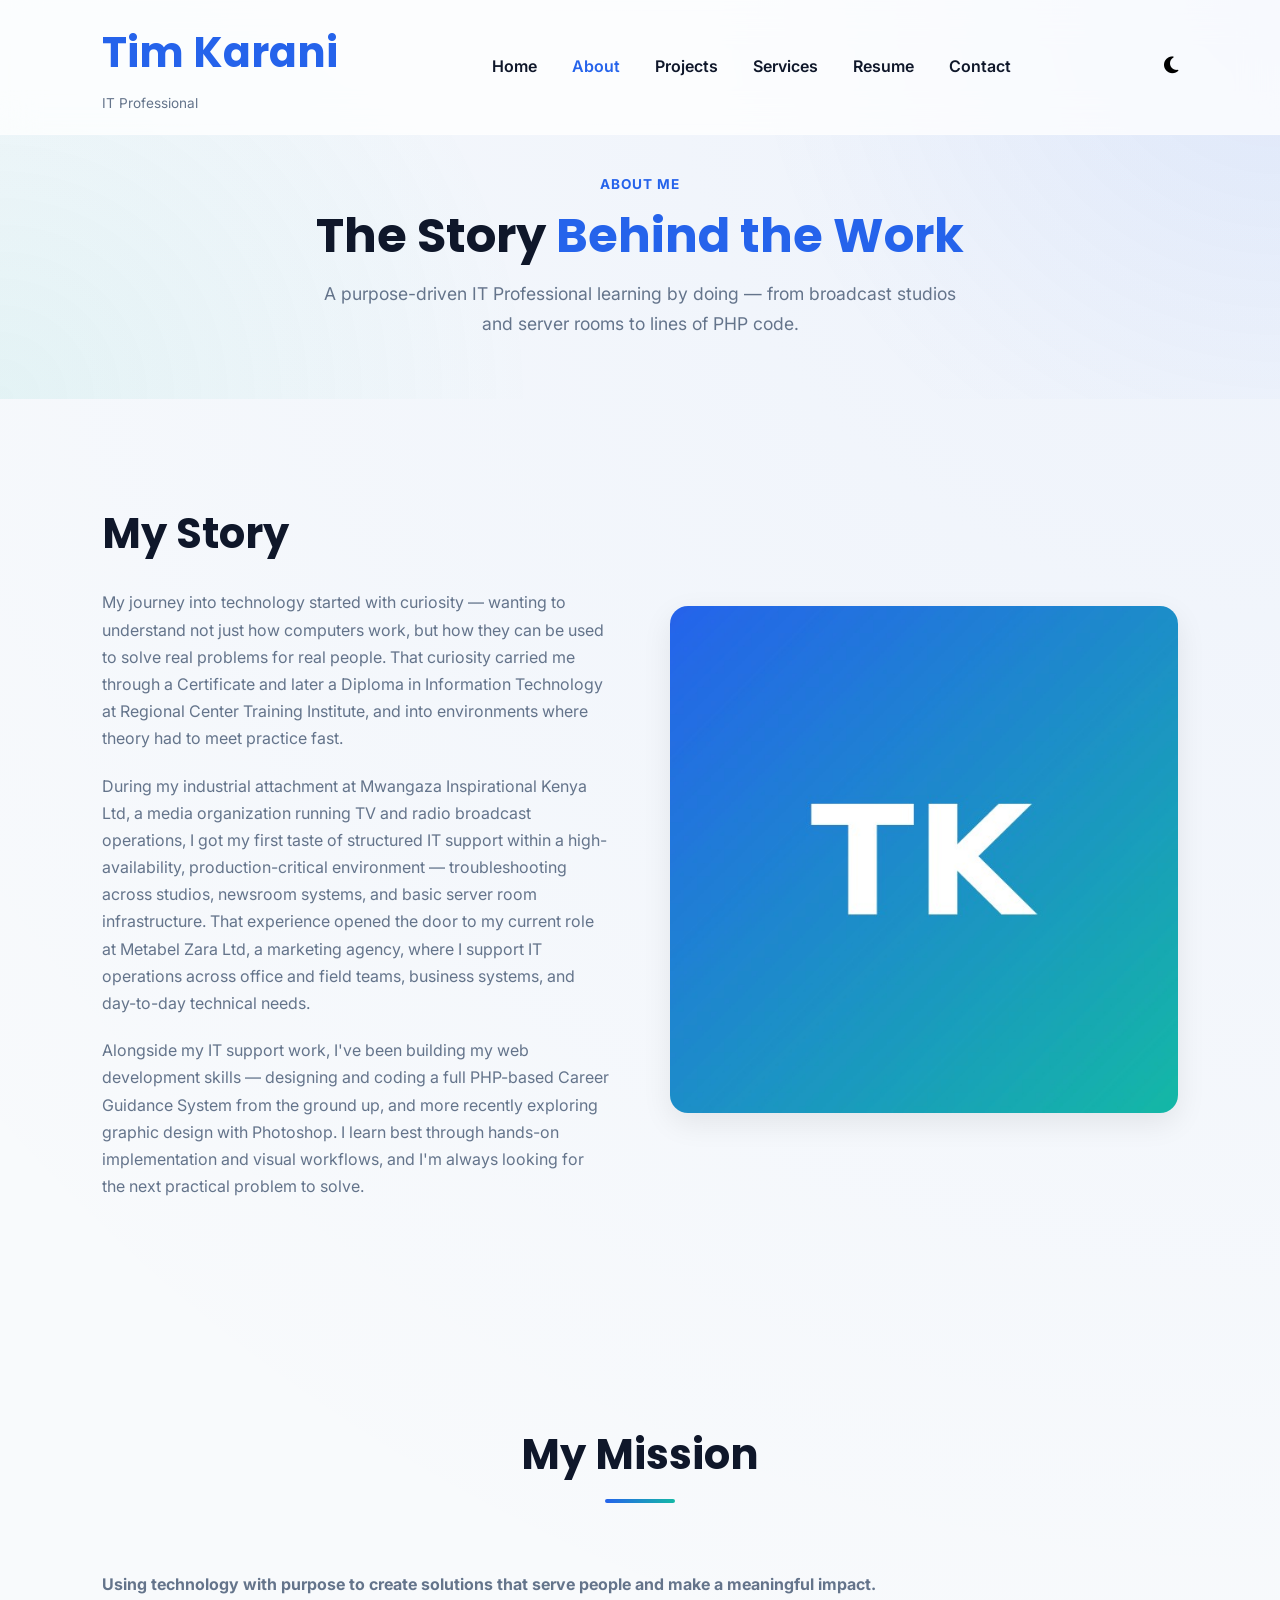
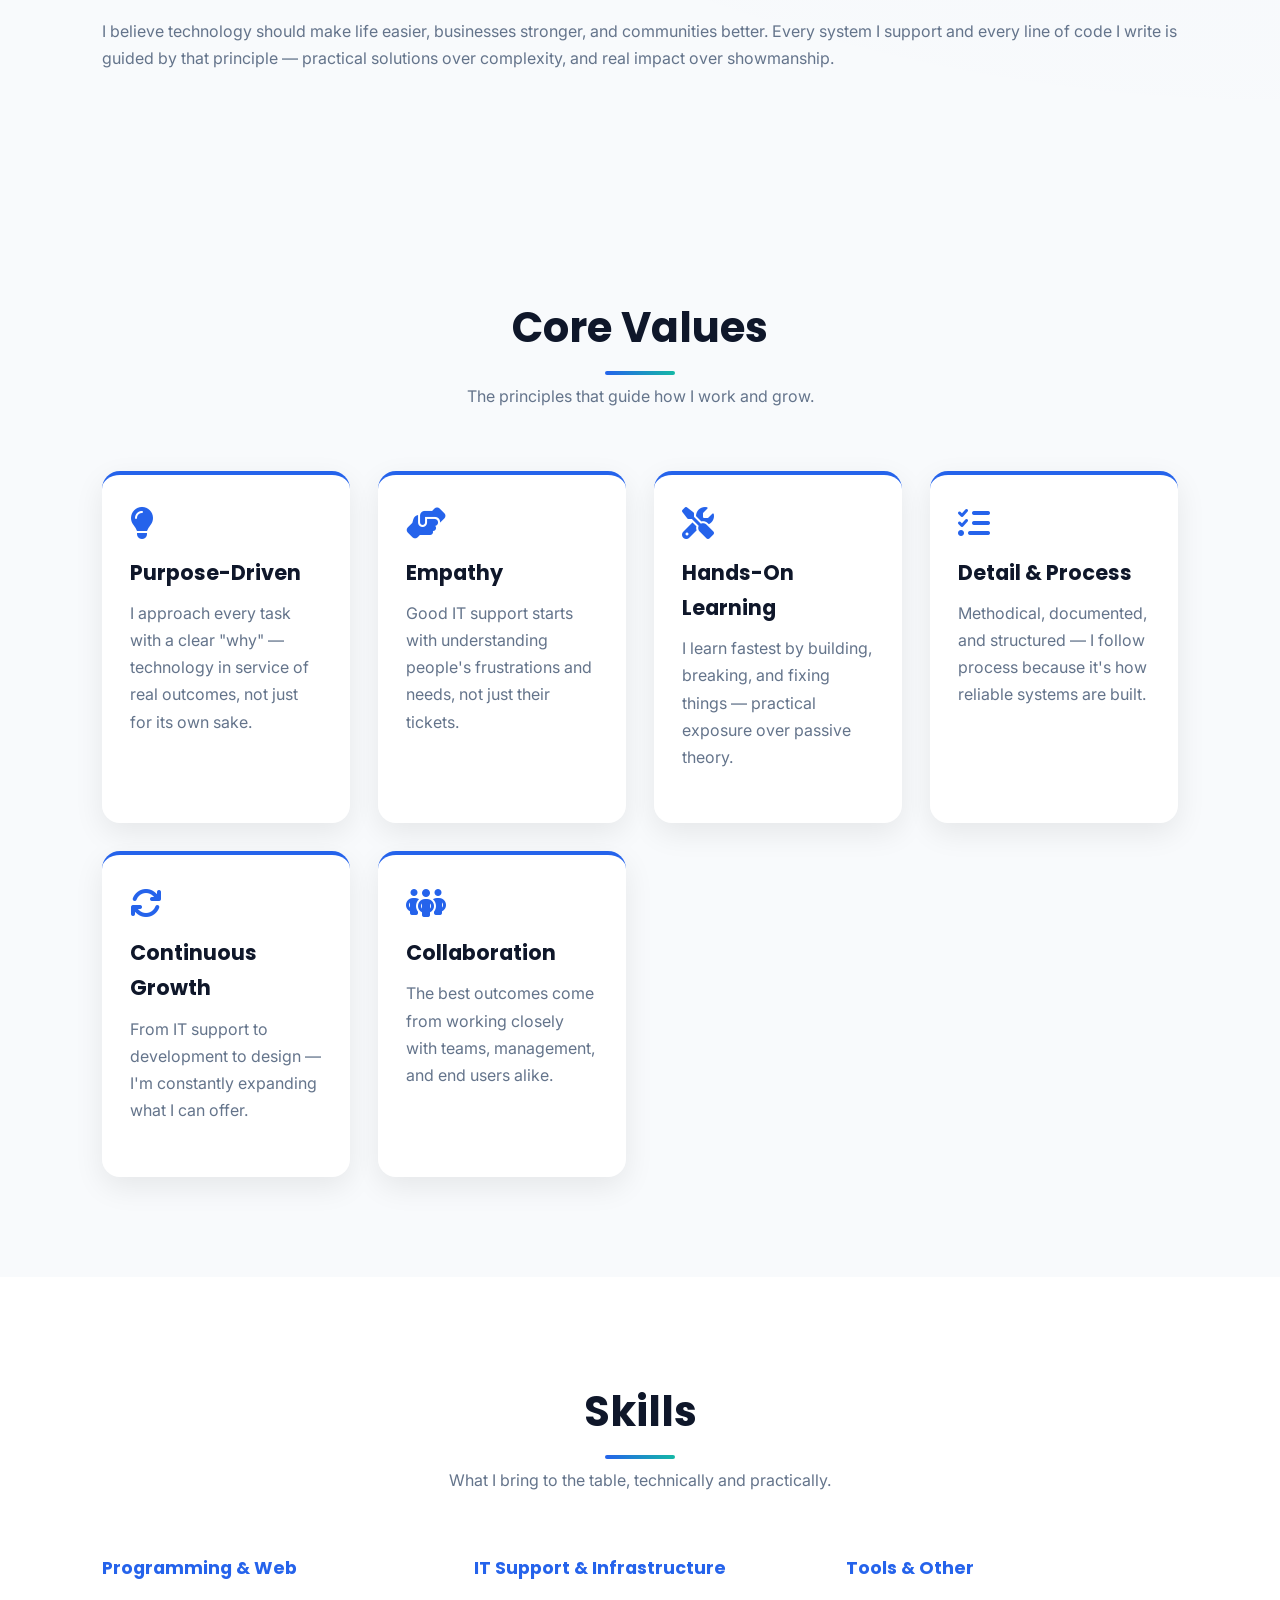
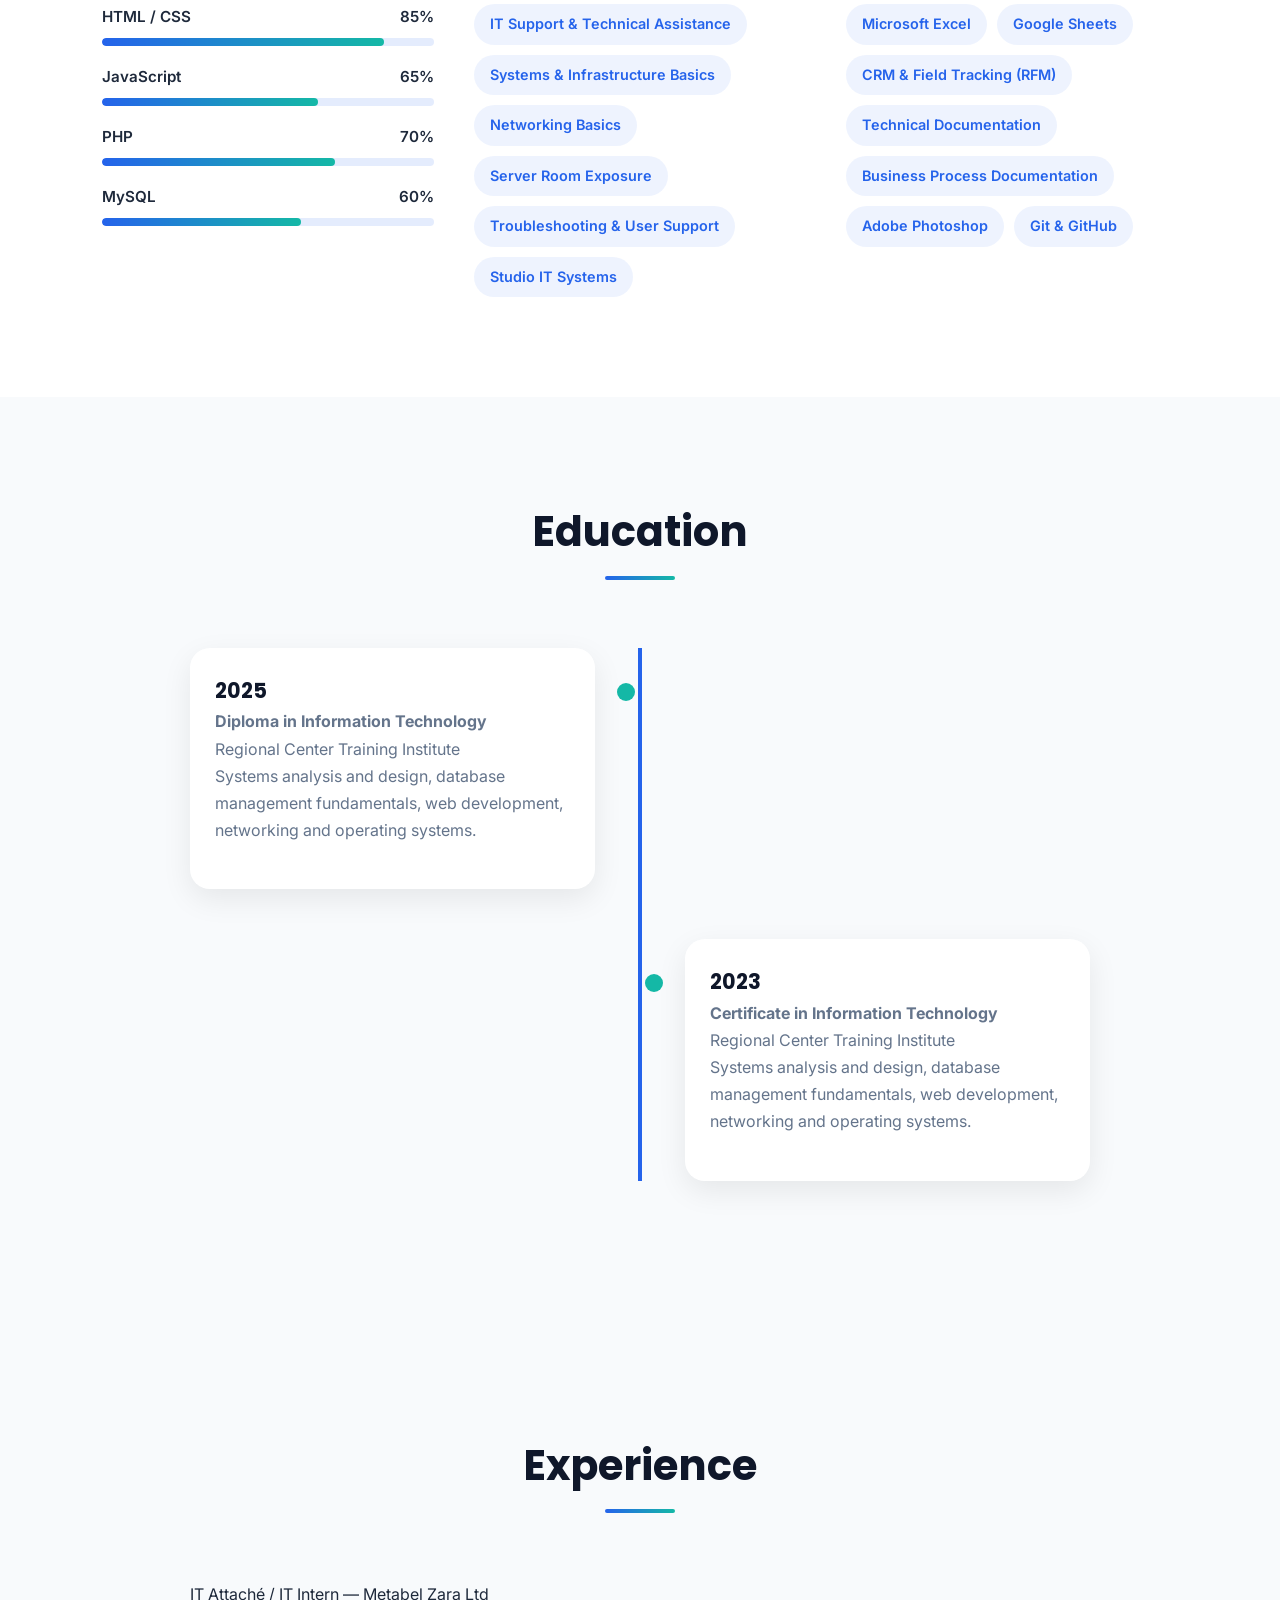
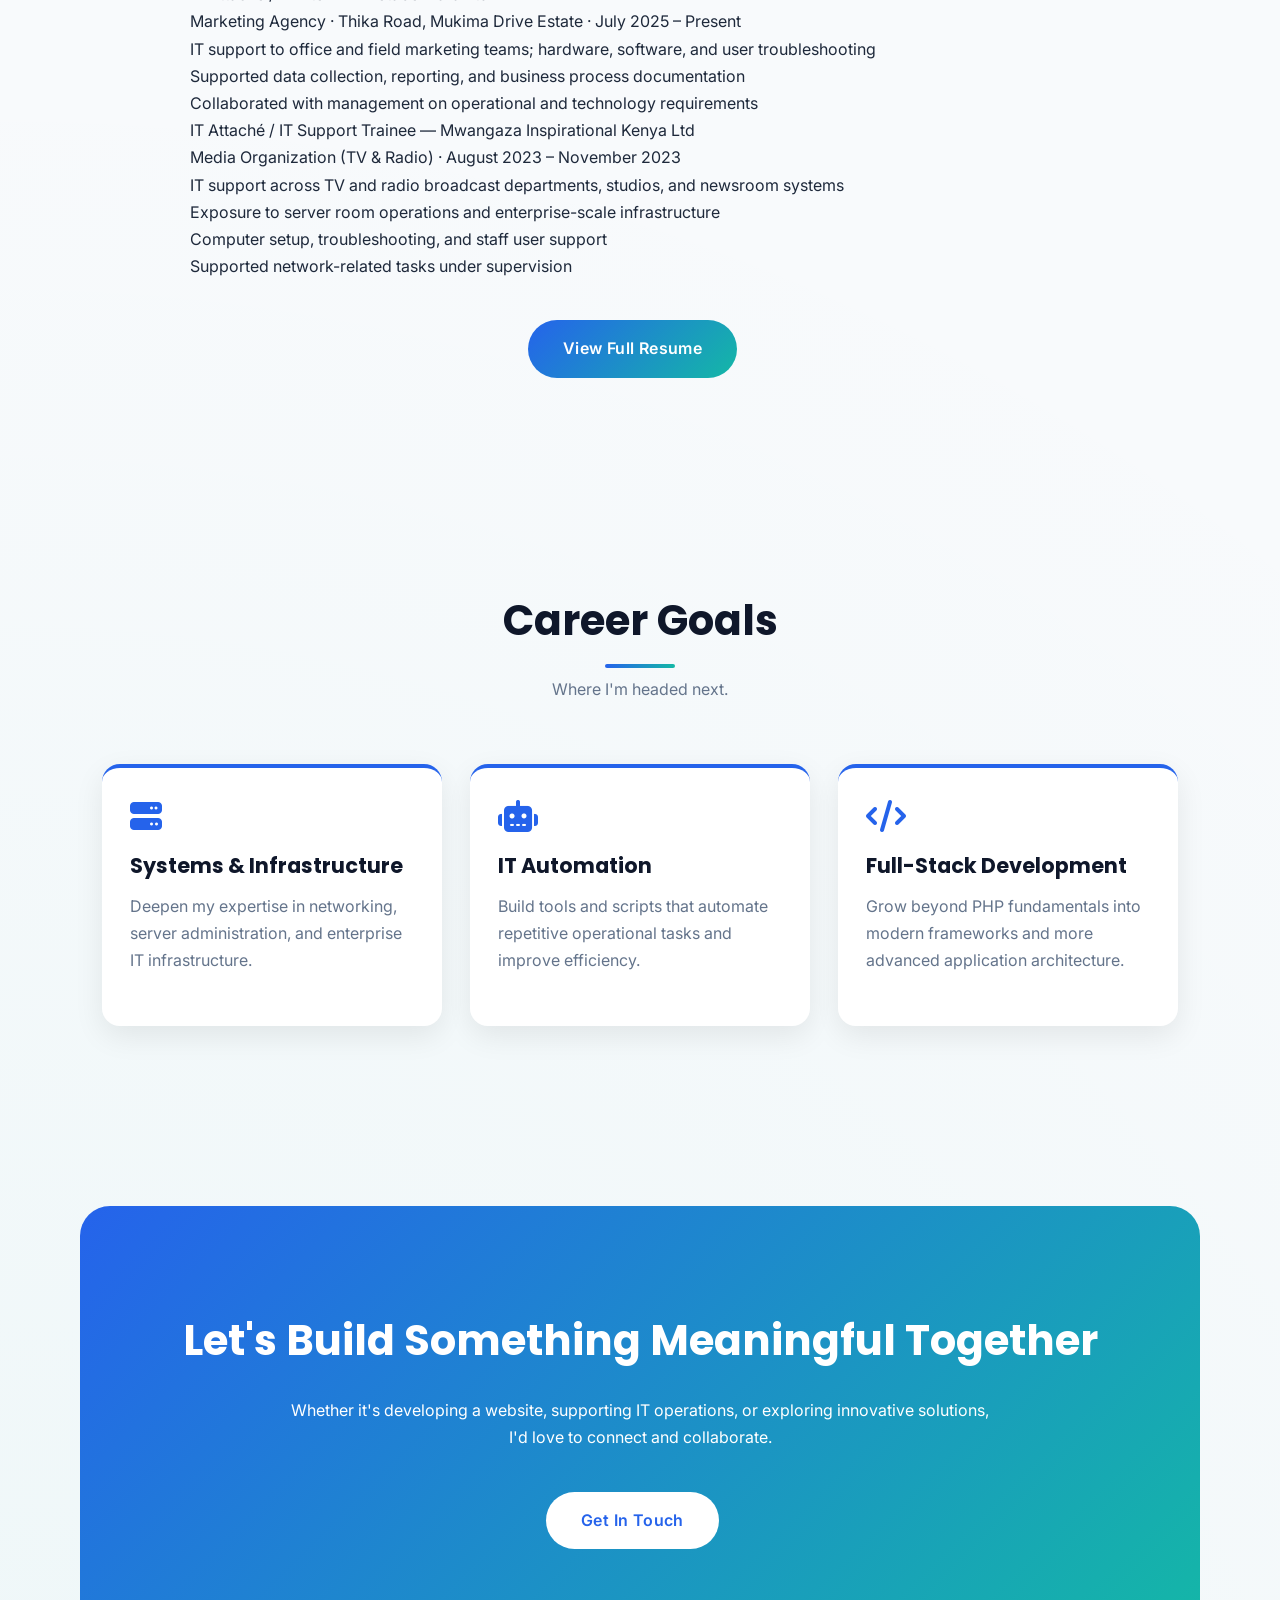
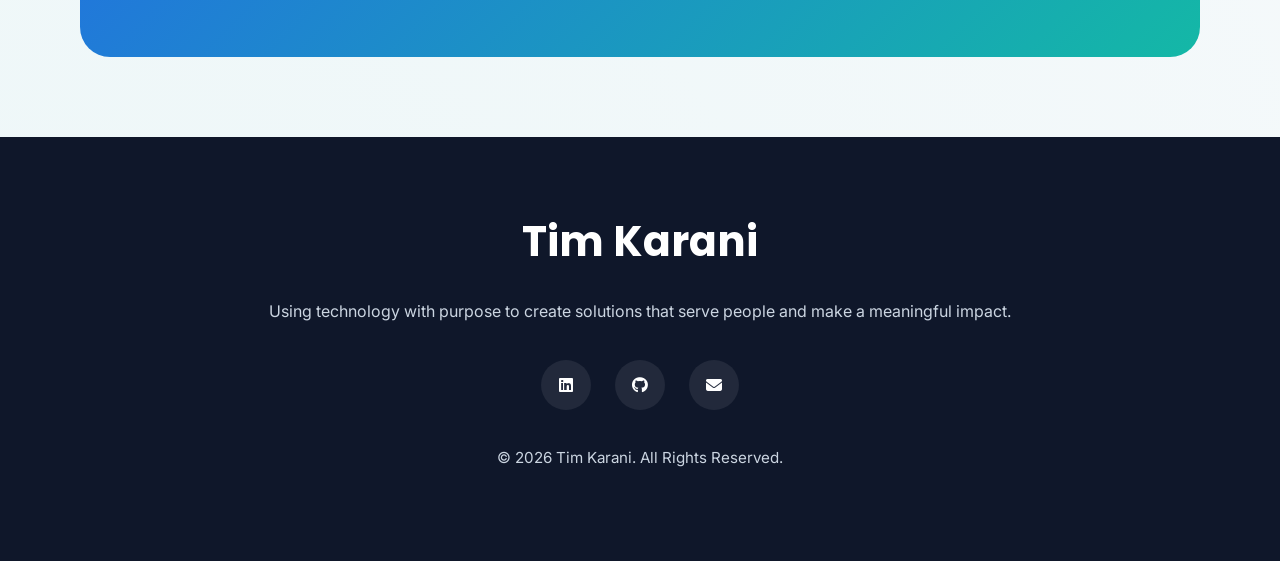
==== about.html @ 621375ad "Initial commit" ====
<!DOCTYPE html>
<html lang="en">
<head>
    <meta charset="UTF-8">
    <meta name="viewport" content="width=device-width, initial-scale=1.0">
    <script>if(localStorage.getItem("theme")==="dark"){document.documentElement.classList.add("theme-pending-dark");}</script>

    <title>About | Tim Karani</title>

    <meta name="description"
        content="Learn about Tim Karani's journey, mission, core values, skills, education and career goals as an IT Professional and Web Developer.">
    <meta name="author" content="Tim Karani">

    <link rel="preconnect" href="https://fonts.googleapis.com">
    <link rel="preconnect" href="https://fonts.gstatic.com" crossorigin>
    <link href="https://fonts.googleapis.com/css2?family=Inter:wght@300;400;500;600&family=Poppins:wght@400;500;600;700;800&display=swap" rel="stylesheet">

    <link rel="stylesheet" href="https://cdnjs.cloudflare.com/ajax/libs/font-awesome/6.7.2/css/all.min.css">

    <link rel="stylesheet" href="assets/css/style.css">
    <link rel="stylesheet" href="assets/css/responsive.css">
    <link rel="stylesheet" href="assets/css/animations.css">
    <link rel="stylesheet" href="assets/css/about.css">

    <link rel="icon" href="assets/images/favicon.png">
    <noscript><style>#loader{display:none !important;}</style></noscript>
</head>
<body>

<div id="loader"><h2>Tim Karani</h2></div>
<div id="progress-bar"></div>

<!-- HEADER -->
<div id="site-header"></div>

<!-- PAGE HERO -->
<section class="page-hero">
    <span class="eyebrow">About Me</span>
    <h1>The Story <span>Behind the Work</span></h1>
    <p>A purpose-driven IT Professional learning by doing — from broadcast studios and server rooms to lines of PHP code.</p>
</section>

<!-- MY STORY -->
<section class="my-story">
    <div class="story-grid">
        <div class="story-text">
            <h2>My Story</h2>
            <p>
                My journey into technology started with curiosity — wanting to understand not just how computers
                work, but how they can be used to solve real problems for real people. That curiosity carried me
                through a Certificate and later a Diploma in Information Technology at Regional Center Training
                Institute, and into environments where theory had to meet practice fast.
            </p>
            <p>
                During my industrial attachment at Mwangaza Inspirational Kenya Ltd, a media organization running
                TV and radio broadcast operations, I got my first taste of structured IT support within a
                high-availability, production-critical environment — troubleshooting across studios, newsroom
                systems, and basic server room infrastructure. That experience opened the door to my current role
                at Metabel Zara Ltd, a marketing agency, where I support IT operations across office and field
                teams, business systems, and day-to-day technical needs.
            </p>
            <p>
                Alongside my IT support work, I've been building my web development skills — designing and coding
                a full PHP-based Career Guidance System from the ground up, and more recently exploring graphic
                design with Photoshop. I learn best through hands-on implementation and visual workflows, and I'm
                always looking for the next practical problem to solve.
            </p>
        </div>
        <div class="story-image">
            <img src="assets/images/profile.jpg" alt="Tim Karani">
        </div>
    </div>
</section>

<!-- MISSION -->
<section class="mission-section">
    <div class="section-title">
        <h2>My Mission</h2>
    </div>
    <div class="about-content">
        <p class="mission" style="display:inline-block;text-align:left;">
            <strong>Using technology with purpose to create solutions that serve people and make a meaningful impact.</strong>
        </p>
        <p>
            I believe technology should make life easier, businesses stronger, and communities better. Every system
            I support and every line of code I write is guided by that principle — practical solutions over
            complexity, and real impact over showmanship.
        </p>
    </div>
</section>

<!-- CORE VALUES -->
<section class="core-values">
    <div class="section-title">
        <h2>Core Values</h2>
        <p>The principles that guide how I work and grow.</p>
    </div>
    <div class="values-grid">
        <div class="value-card">
            <i class="fas fa-lightbulb"></i>
            <h3>Purpose-Driven</h3>
            <p>I approach every task with a clear "why" — technology in service of real outcomes, not just for its own sake.</p>
        </div>
        <div class="value-card">
            <i class="fas fa-hands-helping"></i>
            <h3>Empathy</h3>
            <p>Good IT support starts with understanding people's frustrations and needs, not just their tickets.</p>
        </div>
        <div class="value-card">
            <i class="fas fa-tools"></i>
            <h3>Hands-On Learning</h3>
            <p>I learn fastest by building, breaking, and fixing things — practical exposure over passive theory.</p>
        </div>
        <div class="value-card">
            <i class="fas fa-list-check"></i>
            <h3>Detail &amp; Process</h3>
            <p>Methodical, documented, and structured — I follow process because it's how reliable systems are built.</p>
        </div>
        <div class="value-card">
            <i class="fas fa-arrows-rotate"></i>
            <h3>Continuous Growth</h3>
            <p>From IT support to development to design — I'm constantly expanding what I can offer.</p>
        </div>
        <div class="value-card">
            <i class="fas fa-people-group"></i>
            <h3>Collaboration</h3>
            <p>The best outcomes come from working closely with teams, management, and end users alike.</p>
        </div>
    </div>
</section>

<!-- SKILLS -->
<section class="skills-section">
    <div class="section-title">
        <h2>Skills</h2>
        <p>What I bring to the table, technically and practically.</p>
    </div>
    <div class="skills-columns">
        <div class="skill-group">
            <h3>Programming &amp; Web</h3>
            <div class="skill-bar-item">
                <div class="skill-label"><span>HTML / CSS</span><span>85%</span></div>
                <div class="skill-bar-track"><div class="skill-bar-fill" style="width:85%"></div></div>
            </div>
            <div class="skill-bar-item">
                <div class="skill-label"><span>JavaScript</span><span>65%</span></div>
                <div class="skill-bar-track"><div class="skill-bar-fill" style="width:65%"></div></div>
            </div>
            <div class="skill-bar-item">
                <div class="skill-label"><span>PHP</span><span>70%</span></div>
                <div class="skill-bar-track"><div class="skill-bar-fill" style="width:70%"></div></div>
            </div>
            <div class="skill-bar-item">
                <div class="skill-label"><span>MySQL</span><span>60%</span></div>
                <div class="skill-bar-track"><div class="skill-bar-fill" style="width:60%"></div></div>
            </div>
        </div>
        <div class="skill-group">
            <h3>IT Support &amp; Infrastructure</h3>
            <div class="tag-list">
                <span class="tag">IT Support &amp; Technical Assistance</span>
                <span class="tag">Systems &amp; Infrastructure Basics</span>
                <span class="tag">Networking Basics</span>
                <span class="tag">Server Room Exposure</span>
                <span class="tag">Troubleshooting &amp; User Support</span>
                <span class="tag">Studio IT Systems</span>
            </div>
        </div>
        <div class="skill-group">
            <h3>Tools &amp; Other</h3>
            <div class="tag-list">
                <span class="tag">Microsoft Excel</span>
                <span class="tag">Google Sheets</span>
                <span class="tag">CRM &amp; Field Tracking (RFM)</span>
                <span class="tag">Technical Documentation</span>
                <span class="tag">Business Process Documentation</span>
                <span class="tag">Adobe Photoshop</span>
                <span class="tag">Git &amp; GitHub</span>
            </div>
        </div>
    </div>
</section>

<!-- EDUCATION -->
<section class="education">
    <div class="section-title">
        <h2>Education</h2>
    </div>
    <div class="timeline-container">
        <div class="timeline-item">
            <h3>2025</h3>
            <p><strong>Diploma in Information Technology</strong><br>Regional Center Training Institute<br>
            Systems analysis and design, database management fundamentals, web development, networking and operating systems.</p>
        </div>
        <div class="timeline-item">
            <h3>2023</h3>
            <p><strong>Certificate in Information Technology</strong><br>Regional Center Training Institute<br>
            Systems analysis and design, database management fundamentals, web development, networking and operating systems.</p>
        </div>
    </div>
</section>

<!-- EXPERIENCE -->
<section class="experience">
    <div class="section-title">
        <h2>Experience</h2>
    </div>
    <div class="resume-layout" style="grid-template-columns:1fr;max-width:900px;margin:auto;">
        <div class="resume-card">
            <div class="resume-entry">
                <div class="role">IT Attaché / IT Intern — Metabel Zara Ltd</div>
                <div class="meta">Marketing Agency · Thika Road, Mukima Drive Estate · July 2025 – Present</div>
                <ul>
                    <li>IT support to office and field marketing teams; hardware, software, and user troubleshooting</li>
                    <li>Supported data collection, reporting, and business process documentation</li>
                    <li>Collaborated with management on operational and technology requirements</li>
                </ul>
            </div>
            <div class="resume-entry">
                <div class="role">IT Attaché / IT Support Trainee — Mwangaza Inspirational Kenya Ltd</div>
                <div class="meta">Media Organization (TV &amp; Radio) · August 2023 – November 2023</div>
                <ul>
                    <li>IT support across TV and radio broadcast departments, studios, and newsroom systems</li>
                    <li>Exposure to server room operations and enterprise-scale infrastructure</li>
                    <li>Computer setup, troubleshooting, and staff user support</li>
                    <li>Supported network-related tasks under supervision</li>
                </ul>
            </div>
        </div>
    </div>
    <div style="text-align:center;margin-top:40px;">
        <a href="resume.html" class="btn primary-btn">View Full Resume</a>
    </div>
</section>

<!-- CAREER GOALS -->
<section class="career-goals">
    <div class="section-title">
        <h2>Career Goals</h2>
        <p>Where I'm headed next.</p>
    </div>
    <div class="goals-grid">
        <div class="value-card">
            <i class="fas fa-server"></i>
            <h3>Systems &amp; Infrastructure</h3>
            <p>Deepen my expertise in networking, server administration, and enterprise IT infrastructure.</p>
        </div>
        <div class="value-card">
            <i class="fas fa-robot"></i>
            <h3>IT Automation</h3>
            <p>Build tools and scripts that automate repetitive operational tasks and improve efficiency.</p>
        </div>
        <div class="value-card">
            <i class="fas fa-code"></i>
            <h3>Full-Stack Development</h3>
            <p>Grow beyond PHP fundamentals into modern frameworks and more advanced application architecture.</p>
        </div>
    </div>
</section>

<!-- CTA -->
<section class="cta">
    <h2>Let's Build Something Meaningful Together</h2>
    <p>Whether it's developing a website, supporting IT operations, or exploring innovative solutions, I'd love to connect and collaborate.</p>
    <a href="contact.html" class="btn primary-btn" style="background:white;color:var(--primary);">Get In Touch</a>
</section>

<!-- FOOTER -->
<div id="site-footer"></div>

<script src="assets/js/partials.js" defer></script>
<script src="assets/js/script.js" defer></script>
<button id="backToTop"><i class="fas fa-arrow-up"></i></button>

</body>
</html>
---- assets/css/style.css ----
/* ==========================================
   SHARED CORE — design tokens, reset, typography, buttons, navbar, footer, loader, dark mode base
   Auto-split from the original monolithic style.css
========================================== */

/* ==========================================
   GOOGLE FONTS
========================================== */
@import url('https://fonts.googleapis.com/css2?family=Inter:wght@300;400;500;600&family=Poppins:wght@400;500;600;700;800&display=swap');

/* ==========================================
   CSS VARIABLES
========================================== */

:root{
    --primary:#2563EB;
    --secondary:#14B8A6;
    --dark:#0F172A;
    --light:#F8FAFC;
    --white:#FFFFFF;
    --text:#1E293B;
    --text-light:#64748B;
    --shadow:0 10px 30px rgba(0,0,0,.08);
    --radius:18px;
    --transition:.35s ease;
}

/* ==========================================
   RESET
========================================== */

*{
    margin:0;
    padding:0;
    box-sizing:border-box;
}

html{
    scroll-behavior:smooth;
}

body{
    font-family:'Inter',sans-serif;
    background:var(--light);
    color:var(--text);
    overflow-x:hidden;
    line-height:1.7;
    background-image:
    radial-gradient(circle at top right,
    rgba(37,99,235,.05),
    transparent 25%),
    radial-gradient(circle at bottom left,
    rgba(20,184,166,.05),
    transparent 30%);

}

img{
    width:100%;
    display:block;
}

a{
    text-decoration:none;
}

ul{
    list-style:none;
}

section{
    padding:100px 8%;
}

.container{
    max-width:1200px;
    margin:auto;
}

/* ==========================================
   TYPOGRAPHY
========================================== */

h1,h2,h3,h4{
    font-family:'Poppins',sans-serif;
    color:var(--dark);
}

h1{
    font-size:4rem;
    line-height:1.1;
}

h2{
    font-size:2.6rem;
    margin-bottom:20px;
}

h3{
    font-size:1.3rem;
}

p{
    color:var(--text-light);
    margin-bottom:20px;
}

.section-title{
    text-align:center;
    margin-bottom:60px;
}

.section-title p{
    max-width:700px;
    margin:auto;
}

.section-title h2{
    position:relative;
    display:inline-block;
}

.section-title h2::after{
    content:"";
    position:absolute;
    left:50%;
    transform:translateX(-50%);
    bottom:-12px;
    width:70px;
    height:4px;
    border-radius:20px;
    background:linear-gradient(
        90deg,
        var(--primary),
        var(--secondary)
    );
}

/* ==========================================
   BUTTONS
========================================== */

.btn{
    letter-spacing:.4px;
}

.btn:hover{
    transform:translateY(-5px) scale(1.02);
}

.btn{
    display:inline-block;
    padding:15px 35px;
    border-radius:50px;
    transition:var(--transition);
    font-weight:600;
    margin-right:15px;
}

.primary-btn{
    background:linear-gradient(
    135deg,
    var(--primary),
    var(--secondary));
    color:white;
}

.primary-btn:hover{
    transform:translateY(-5px);
    box-shadow:0 20px 40px rgba(37,99,235,.25);
}

.secondary-btn{
    border:2px solid var(--primary);
    color:var(--primary);
}

.secondary-btn:hover{
    background:var(--primary);
    color:white;
}

.outline-btn{
    color:var(--dark);
}

.outline-btn:hover{
    color:var(--primary);
}

/* ==========================================
   NAVBAR
========================================== */

header{
    position:fixed;
    width:100%;
    top:0;
    left:0;
    z-index:1000;
    backdrop-filter:blur(18px);
    background:rgba(255,255,255,.75);
    border-bottom:1px solid rgba(255,255,255,.2);
}

.navbar{
    display:flex;
    justify-content:space-between;
    align-items:center;
    padding:18px 8%;
}

.logo h2{
    margin:0;
    color:var(--primary);
}

.logo span{
    font-size:.85rem;
    color:var(--text-light);
}

.nav-links{
    display:flex;
    gap:35px;
}

.nav-links a{
    color:var(--dark);
    font-weight:600;
    transition:var(--transition);
}

.nav-links a:hover,
.nav-links .active{
    color:var(--primary);
}

#theme-toggle{
    border:none;
    background:none;
    cursor:pointer;
    font-size:1.2rem;
}

.hamburger{
    display:none;
}

/* ==========================================
   SERVICES
========================================== */

.services{
    background:linear-gradient(
    180deg,
    #f8fbff,
    #ffffff);
}

.services-grid{
    display:grid;
    grid-template-columns:repeat(auto-fit,minmax(280px,1fr));
    gap:30px;
}

.service-card{
    background:white;
    border-radius:20px;
    padding:40px 30px;
    text-align:center;
    transition:var(--transition);
    box-shadow:var(--shadow);
}

.service-card:hover{
    transform:translateY(-12px);
}

.service-card i{
    font-size:3rem;
    color:var(--primary);
    margin-bottom:25px;
}

.service-card:hover i{
    color:var(--secondary);
}

/* ==========================================
   TIMELINE
========================================== */

.timeline-container{
    position:relative;
    max-width:900px;
    margin:auto;
}

.timeline-container::before{
    content:"";
    position:absolute;
    left:50%;
    top:0;
    width:4px;
    height:100%;
    background:var(--primary);
    transform:translateX(-50%);
}

.timeline-item{
    width:45%;
    background:white;
    padding:25px;
    border-radius:20px;
    box-shadow:var(--shadow);
    position:relative;
    margin-bottom:50px;
}

.timeline-item:nth-child(odd){
    left:0;
}

.timeline-item:nth-child(even){
    left:55%;
}

.timeline-item::before{
    content:"";
    position:absolute;
    width:18px;
    height:18px;
    background:var(--secondary);
    border-radius:50%;
    top:35px;
}

.timeline-item:nth-child(odd)::before{
    right:-40px;
}

.timeline-item:nth-child(even)::before{
    left:-40px;
}

/* ==========================================
   CTA
========================================== */

.cta{
    background:linear-gradient(
    135deg,
    var(--primary),
    var(--secondary));
    color:white;
    text-align:center;
    border-radius:30px;
    margin:80px;
}

.cta h2{
    color:white;
}

.cta p{
    color:white;
    max-width:700px;
    margin:auto;
    margin-bottom:40px;
}

/* ==========================================
   FOOTER
========================================== */

footer{
    background:var(--dark);
    color:white;
    padding:70px 8%;
}

.footer-content{
    max-width:1200px;
    margin:auto;
    text-align:center;
}

.footer-content h2{
    color:white;
}

.footer-content p{
    color:#CBD5E1;
}

.social-links{
    margin:35px 0;
}

.social-links a{
    display:inline-flex;
    justify-content:center;
    align-items:center;
    width:50px;
    height:50px;
    border-radius:50%;
    background:rgba(255,255,255,.08);
    color:white;
    margin:0 10px;
    transition:var(--transition);
}

.social-links a:hover{
    background:var(--primary);
    transform:translateY(-5px);
}

.copyright{
    margin-top:30px;
    font-size:.95rem;
}

/* ==========================================
   LOADER
========================================== */

#loader{
    position:fixed;
    inset:0;
    background:var(--light);
    display:flex;
    justify-content:center;
    align-items:center;
    z-index:9999;
    transition:.5s ease;
}

#loader h2{
    font-size:2.5rem;
    color:var(--primary);
    letter-spacing:2px;
    animation:pulse 1.5s infinite;
}

@keyframes pulse{
    0%{
    opacity:.4;
    transform:scale(.95);
    }

    50%{
    opacity:1;
    transform:scale(1);
    }
    
    100%{
    opacity:.4;
    transform:scale(.95);
    }
}

/* ==========================================
   SCROLL PROGRESS BAR
========================================== */

#progress-bar{
    position:fixed;
    top:0;
    left:0;
    width:0;
    height:4px;
    background:linear-gradient(
        90deg,
        var(--primary),
        var(--secondary)
    );
    z-index:99999;
}

/* ==========================================
   BACK TO TOP
========================================== */

#backToTop{
    position:fixed;
    right:30px;
    bottom:30px;
    width:55px;
    height:55px;
    border:none;
    border-radius:50%;
    background:linear-gradient(
        135deg,
        var(--primary),
        var(--secondary)
    );
    color:white;
    font-size:1.2rem;
    cursor:pointer;
    box-shadow:var(--shadow);
    opacity:0;
    visibility:hidden;
    transform:translateY(20px);
    transition:var(--transition);
    z-index:999;
}

#backToTop.show{
    opacity:1;
    visibility:visible;
    transform:translateY(0);
}

#backToTop:hover{
    transform:translateY(-6px);
}

/* ==========================================
   DARK MODE
========================================== */

html.theme-pending-dark{
    background:#0F172A;
}

body.dark-mode{
    background:#0F172A;
    color:#F8FAFC;
}

body.dark-mode header{
    background:rgba(15,23,42,.92);
}

body.dark-mode .nav-links a{
    color:#F8FAFC;
}

body.dark-mode .nav-links a:hover,
body.dark-mode .nav-links .active{
    color:var(--secondary);
}

body.dark-mode .hamburger span{
    background:#F8FAFC;
}

body.dark-mode section{
    background:transparent;
}

body.dark-mode h1,
body.dark-mode h2,
body.dark-mode h3,
body.dark-mode h4{
    color:white;
}

body.dark-mode p{
    color:#CBD5E1;
}

body.dark-mode .tech-card,
body.dark-mode .project-card,
body.dark-mode .service-card,
body.dark-mode .timeline-item{
    background:#1E293B;
}

body.dark-mode footer{
    background:#020617;
}

/* ==========================================
   HAMBURGER ANIMATION
========================================== */

.hamburger span{
    transition:.35s ease;
}

.hamburger.active span:nth-child(1){
    transform:rotate(45deg) translateY(12px);
}

.hamburger.active span:nth-child(2){
    opacity:0;
}

.hamburger.active span:nth-child(3){
    transform:rotate(-45deg) translateY(-12px);
}

/* ==========================================
   ACCESSIBILITY
========================================== */

a:focus-visible,
button:focus-visible{
    outline:3px solid var(--secondary);
    outline-offset:4px;
    border-radius:8px;
}

/* ==========================================
   INNER PAGE HERO (About / Projects / Services / Resume / Contact)
========================================== */

.page-hero{
    padding-top:170px;
    padding-bottom:60px;
    text-align:center;
    background:
        radial-gradient(circle at top right, rgba(37,99,235,.08), transparent 40%),
        radial-gradient(circle at bottom left, rgba(20,184,166,.08), transparent 40%);
}

.page-hero .eyebrow{
    display:inline-block;
    color:var(--primary);
    font-weight:700;
    letter-spacing:1px;
    text-transform:uppercase;
    font-size:.85rem;
    margin-bottom:14px;
}

.page-hero h1{
    font-size:3rem;
    margin-bottom:16px;
}

.page-hero h1 span{
    color:var(--primary);
}

.page-hero p{
    max-width:640px;
    margin:auto;
    font-size:1.1rem;
}

body.dark-mode .page-hero{
    background:
        radial-gradient(circle at top right, rgba(37,99,235,.15), transparent 40%),
        radial-gradient(circle at bottom left, rgba(20,184,166,.15), transparent 40%);
}


/* ==========================================
   RESPONSIVE: SHARED INNER-PAGE HERO
========================================== */

@media(max-width:992px){

    .page-hero h1{
        font-size:2.3rem;
    }
}
---- assets/css/responsive.css ----
/* ==========================================
   LARGE DEVICES
========================================== */

@media (max-width:1200px){

    h1{
        font-size:3.5rem;
    }

    .hero{
        gap:50px;
    }

    .hero-image img{
        width:360px;
        height:360px;
    }

    .hero-image::before{
        width:420px;
        height:420px;
    }

}

/* ==========================================
   TABLETS
========================================== */

@media (max-width:992px){

    section{
        padding:80px 6%;
    }

    .hero{

        grid-template-columns:1fr;

        text-align:center;

        gap:60px;

    }

    .hero-description{

        margin:auto;

    }

    .mission{

        margin:auto;
        margin-top:30px;
        margin-bottom:40px;
        max-width:650px;
    }

    .hero-buttons{

        justify-content:center;

        display:flex;

        flex-wrap:wrap;

        gap:15px;

    }

    .hero-image{

        order:-1;

    }

}

/* ==========================================
   MOBILE NAVIGATION
========================================== */

@media(max-width:900px){

.nav-links{

    position:fixed;

    top:85px;

    right:-100%;

    width:280px;

    height:calc(100vh - 85px);

    background:white;

    flex-direction:column;

    align-items:center;

    justify-content:flex-start;

    padding-top:50px;

    gap:35px;

    transition:.4s ease;

    box-shadow:-10px 0 25px rgba(0,0,0,.08);

}

.nav-links.active{

    right:0;

}

.hamburger{

    display:flex;

    flex-direction:column;

    cursor:pointer;

    gap:6px;

}

.hamburger span{

    width:28px;

    height:3px;

    background:var(--dark);

    border-radius:50px;

}

body.dark-mode .nav-links{

    background:#0F172A;

    box-shadow:-10px 0 25px rgba(0,0,0,.5);

}

}

/* ==========================================
   PHONES
========================================== */

@media(max-width:768px){

h1{

    font-size:2.8rem;

}

h2{

    font-size:2rem;

}

.hero{

    padding-top:130px;

}

.hero-image img{

    width:280px;

    height:280px;

}

.hero-image::before{

    width:340px;

    height:340px;

}

.hero-image::after{

    width:180px;

    height:180px;

}

.projects-grid,
.services-grid,
.tech-grid{

    grid-template-columns:1fr;

}

.btn{

    display:block;

    width:100%;

    margin-bottom:15px;

    text-align:center;

}

.cta{

    margin:30px;

}

}

/* ==========================================
   MOBILE TIMELINE
========================================== */

@media(max-width:768px){

.timeline-container::before{

    left:20px;

}

.timeline-item{

    width:100%;

    left:0 !important;

    margin-left:45px;

}

.timeline-item::before{

    left:-35px !important;

}

}

/* ==========================================
   SMALL PHONES
========================================== */

@media(max-width:500px){

section{

    padding:70px 5%;

}

.navbar{

    padding:18px 5%;

}

.logo h2{

    font-size:1.3rem;

}

.hero-image img{

    width:230px;

    height:230px;

}

.hero-image::before{

    width:280px;

    height:280px;

}

.hero h2{

    font-size:1.4rem;

}

.hero-description{

    font-size:1rem;

}

.footer-content{

    text-align:center;

}

.social-links a{

    width:45px;

    height:45px;

}

}
---- assets/css/animations.css ----
/* ==========================================
   GLOBAL TRANSITIONS
========================================== */

*{

    transition:
    background .35s ease,
    color .35s ease,
    transform .35s ease,
    box-shadow .35s ease;

}

/* ==========================================
   FLOATING PROFILE
========================================== */

.hero-image{

    animation:floatImage 5s ease-in-out infinite;

}

@keyframes floatImage{

0%{

transform:translateY(0);

}

50%{

transform:translateY(-18px);

}

100%{

transform:translateY(0);

}

}

.floating-circle{

    animation:floatCircle 7s ease-in-out infinite;

}

.circle-2{

    animation-delay:2s;

}

@keyframes floatCircle{

0%{

transform:translateY(0);

}

50%{

transform:translateY(-20px);

}

100%{

transform:translateY(0);

}

}

.hero-glow{

animation:pulseGlow 5s infinite;

}

@keyframes pulseGlow{

0%{

opacity:.4;

}

50%{

opacity:.8;

}

100%{

opacity:.4;

}

}

.fade-up{

opacity:0;

transform:translateY(60px);

animation:fadeUp .8s forwards;

}

@keyframes fadeUp{

to{

opacity:1;

transform:translateY(0);

}

}

.fade-left{

opacity:0;

transform:translateX(-80px);

animation:fadeLeft .8s forwards;

}

@keyframes fadeLeft{

to{

opacity:1;

transform:none;

}

}

.fade-right{

opacity:0;

transform:translateX(80px);

animation:fadeRight .8s forwards;

}

@keyframes fadeRight{

to{

opacity:1;

transform:none;

}

}

.fade-right{

opacity:0;

transform:translateX(80px);

animation:fadeRight .8s forwards;

}

@keyframes fadeRight{

to{

opacity:1;

transform:none;

}

}

.fade{

opacity:0;

animation:fade .8s forwards;

}

@keyframes fade{

to{

opacity:1;

}

}

.tech-card,
.project-card,
.service-card,
.timeline-item{

transition:.35s ease;

}

.tech-card:hover,
.project-card:hover,
.service-card:hover,
.timeline-item:hover{

transform:translateY(-10px);

}

.btn{

position:relative;

overflow:hidden;

}

.btn::before{

content:"";

position:absolute;

top:0;

left:-100%;

width:100%;

height:100%;

background:rgba(255,255,255,.2);

transition:.5s;

}

.btn:hover::before{

left:100%;

}

.navbar{

animation:slideDown .8s;

}

@keyframes slideDown{

from{

opacity:0;

transform:translateY(-80px);

}

to{

opacity:1;

transform:none;

}

}

.navbar{

animation:slideDown .8s;

}

@keyframes slideDown{

from{

opacity:0;

transform:translateY(-80px);

}

to{

opacity:1;

transform:none;

}

}

.hero-text{

animation:heroAppear 1s;

}

@keyframes heroAppear{

from{

opacity:0;

transform:translateX(-80px);

}

to{

opacity:1;

transform:none;

}

}

.hero-text{

animation:heroAppear 1s;

}

@keyframes heroAppear{

from{

opacity:0;

transform:translateX(-80px);

}

to{

opacity:1;

transform:none;

}

}

.hero-image img{

animation:photoAppear 1.2s;

}

@keyframes photoAppear{

from{

opacity:0;

transform:scale(.7);

}

to{

opacity:1;

transform:scale(1);

}

}

section{

animation:fade .9s;

}

::-webkit-scrollbar{

width:10px;

}

::-webkit-scrollbar-track{

background:#EDF2F7;

}

::-webkit-scrollbar-thumb{

background:linear-gradient(
var(--primary),
var(--secondary));

border-radius:50px;

}

::selection{

background:var(--primary);

color:white;

}
---- assets/css/about.css ----
/* ==========================================
   ABOUT PAGE ONLY
   Auto-split from the original monolithic style.css
========================================== */

/* ==========================================
   ABOUT PAGE
========================================== */

.story-grid{
    display:grid;
    grid-template-columns:1fr 1fr;
    gap:60px;
    align-items:center;
}

.story-grid .story-image{
    position:relative;
}

.story-grid .story-image img{
    border-radius:var(--radius);
    box-shadow:var(--shadow);
}

.story-grid h2{
    text-align:left;
}

.values-grid,
.goals-grid{
    display:grid;
    grid-template-columns:repeat(auto-fit,minmax(240px,1fr));
    gap:28px;
}

.value-card{
    background:var(--white);
    padding:32px 28px;
    border-radius:var(--radius);
    box-shadow:var(--shadow);
    border-top:4px solid var(--primary);
}

.value-card i{
    font-size:2rem;
    color:var(--primary);
    margin-bottom:16px;
}

.value-card h3{
    margin-bottom:10px;
}

body.dark-mode .value-card{
    background:#1E293B;
}

.skills-section{
    background:var(--white);
}

.skills-columns{
    display:grid;
    grid-template-columns:repeat(auto-fit,minmax(260px,1fr));
    gap:40px;
}

.skill-group h3{
    margin-bottom:20px;
    color:var(--primary);
    font-size:1.1rem;
}

.skill-bar-item{
    margin-bottom:18px;
}

.skill-bar-item .skill-label{
    display:flex;
    justify-content:space-between;
    margin-bottom:8px;
    font-weight:600;
    color:var(--text);
    font-size:.95rem;
}

body.dark-mode .skill-bar-item .skill-label{
    color:var(--white);
}

.skill-bar-track{
    width:100%;
    height:8px;
    border-radius:50px;
    background:rgba(37,99,235,.12);
    overflow:hidden;
}

.skill-bar-fill{
    height:100%;
    border-radius:50px;
    background:linear-gradient(90deg,var(--primary),var(--secondary));
    width:0;
    transition:width 1.2s ease;
}

.tag-list{
    display:flex;
    flex-wrap:wrap;
    gap:10px;
}

.tag{
    background:rgba(37,99,235,.08);
    color:var(--primary);
    padding:8px 16px;
    border-radius:50px;
    font-size:.9rem;
    font-weight:600;
}

body.dark-mode .tag{
    background:rgba(37,99,235,.18);
}


/* ==========================================
   RESPONSIVE
========================================== */

@media(max-width:992px){

    .story-grid{
        grid-template-columns:1fr;
    }

    .story-grid .story-image{
        order:-1;
        max-width:420px;
        margin:auto;
    }
}
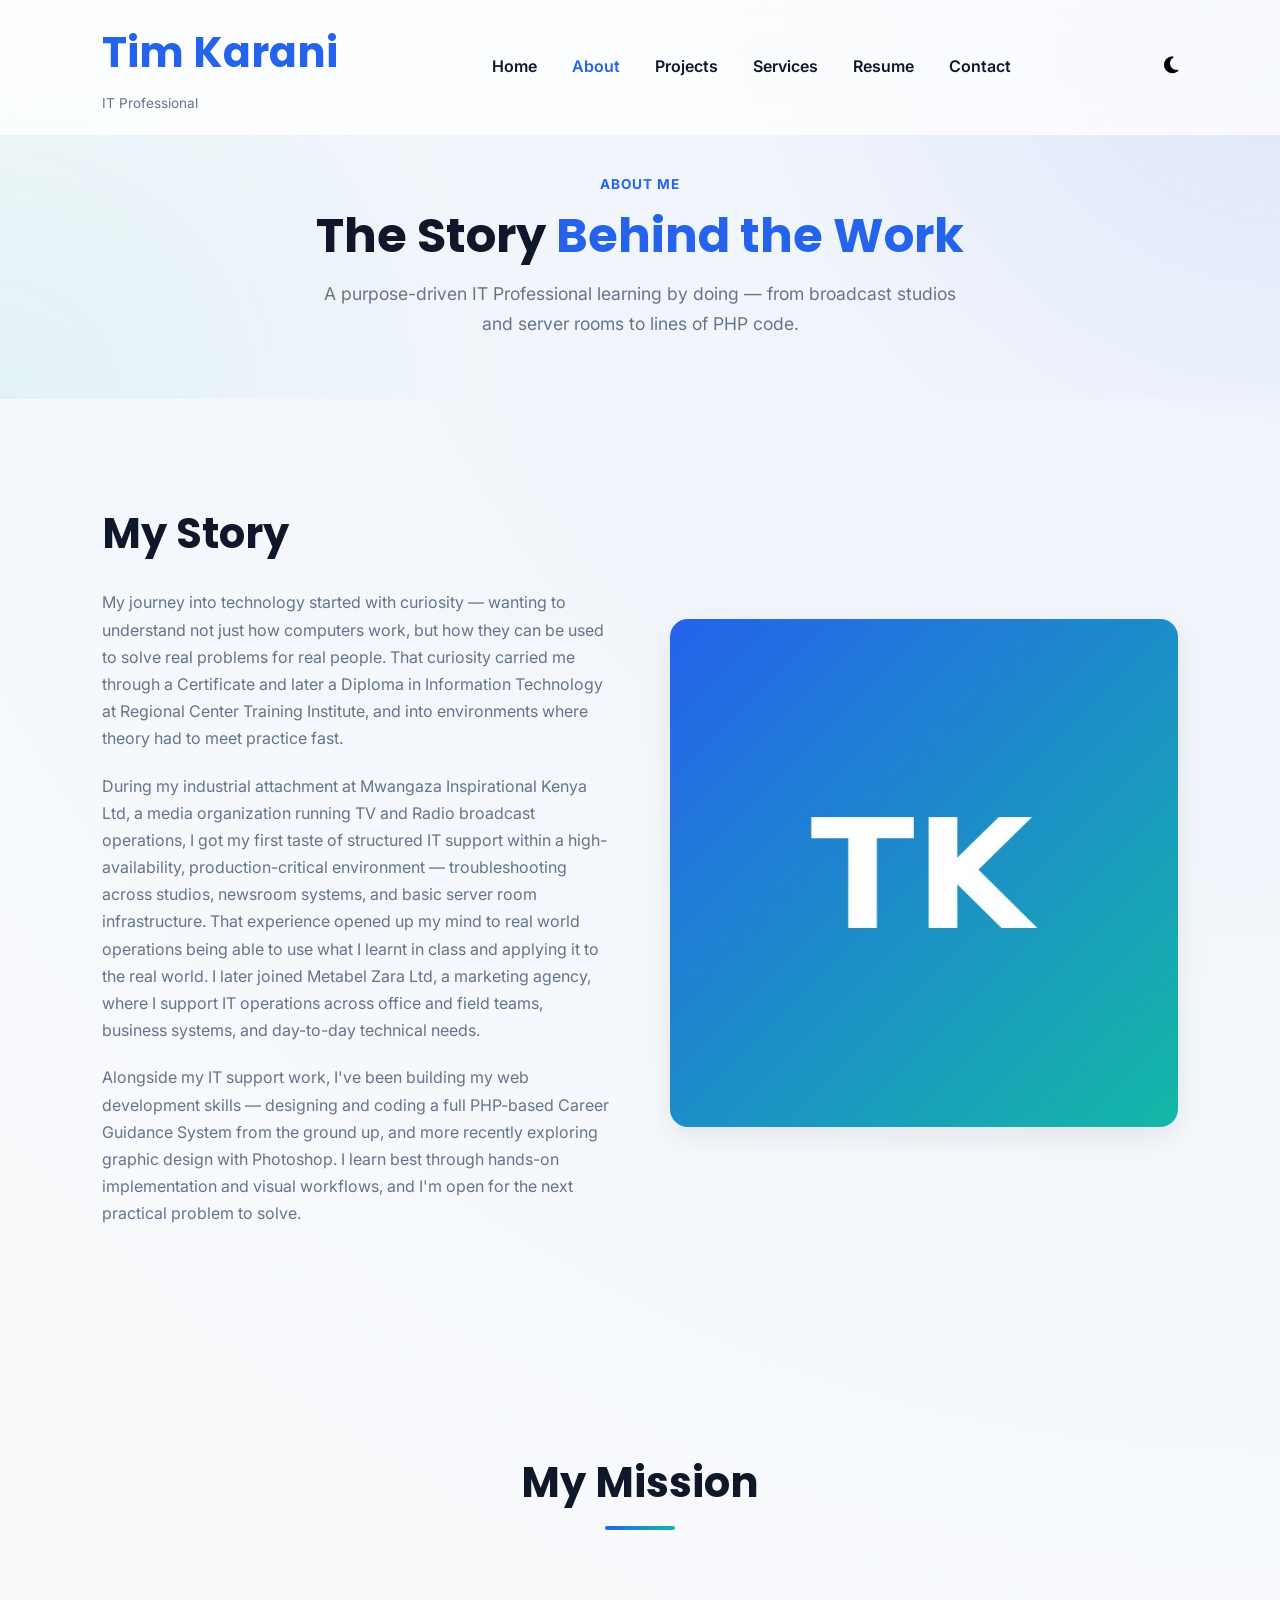
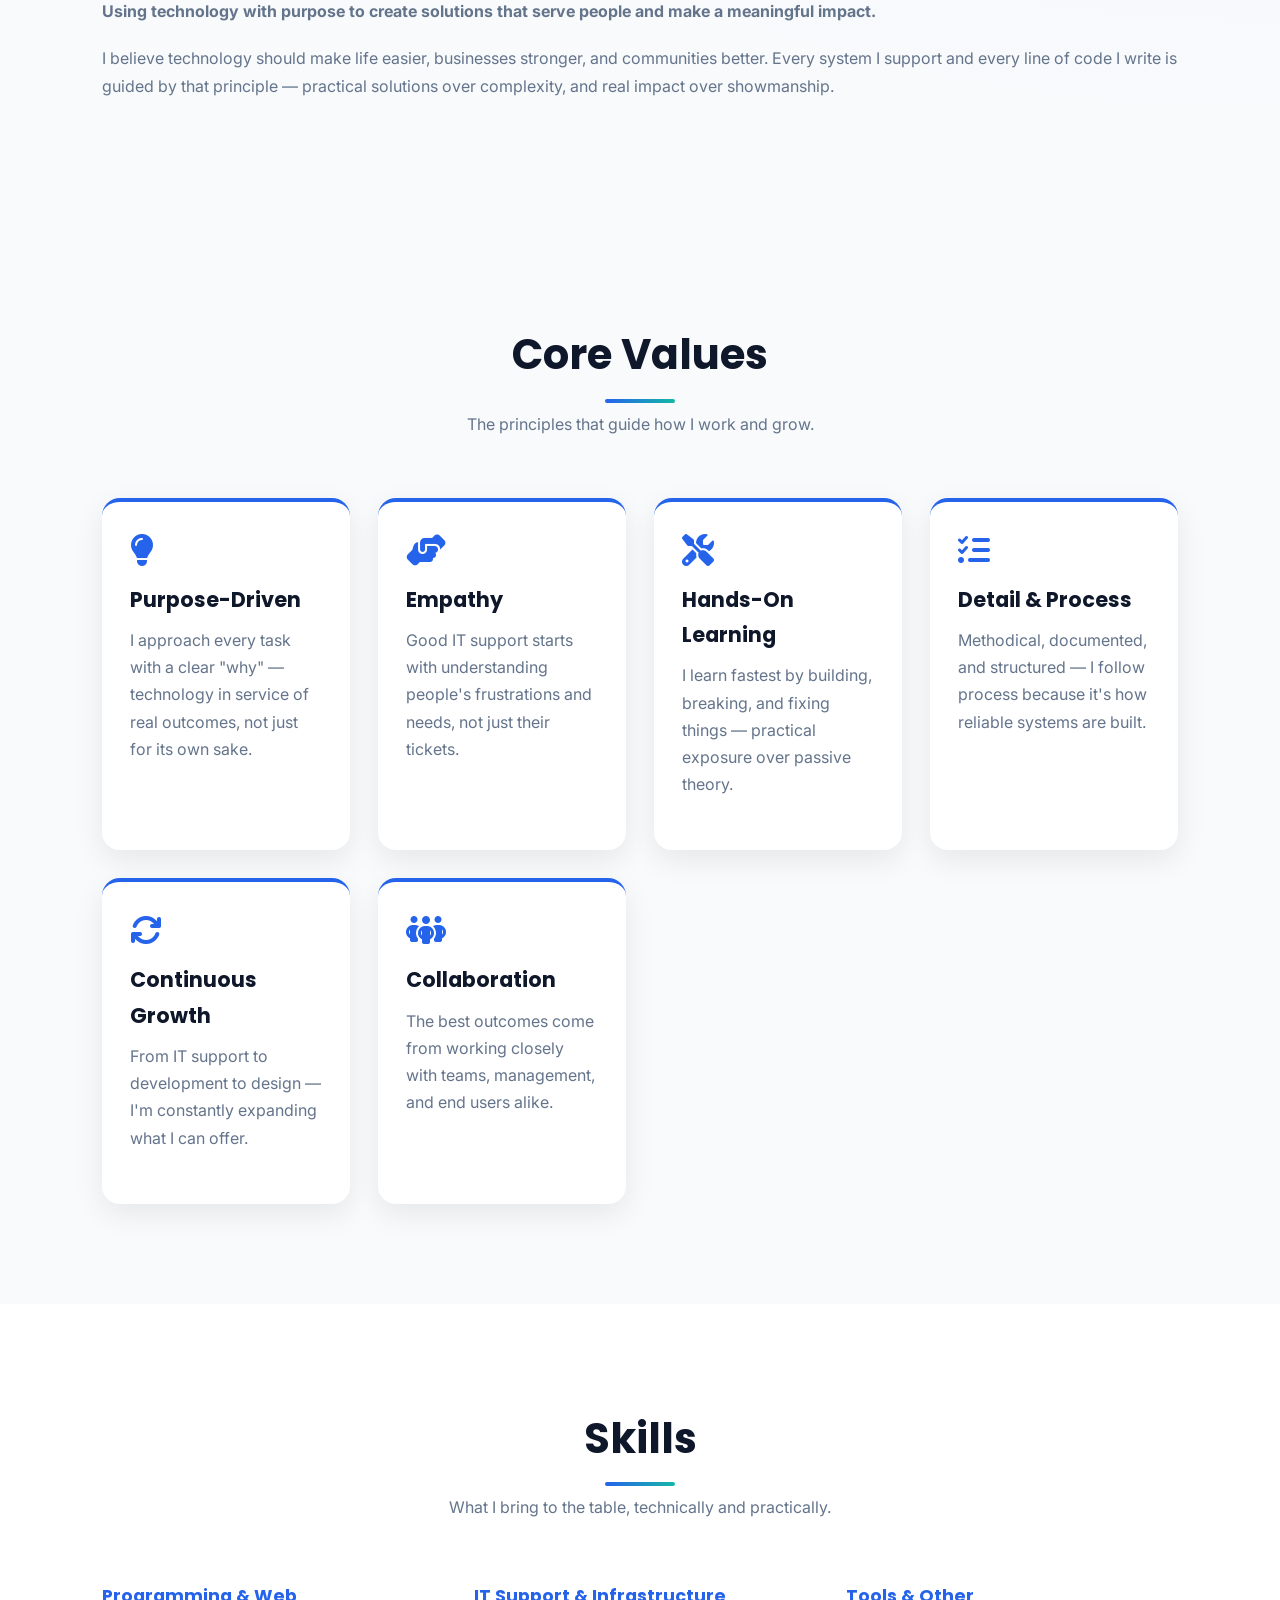
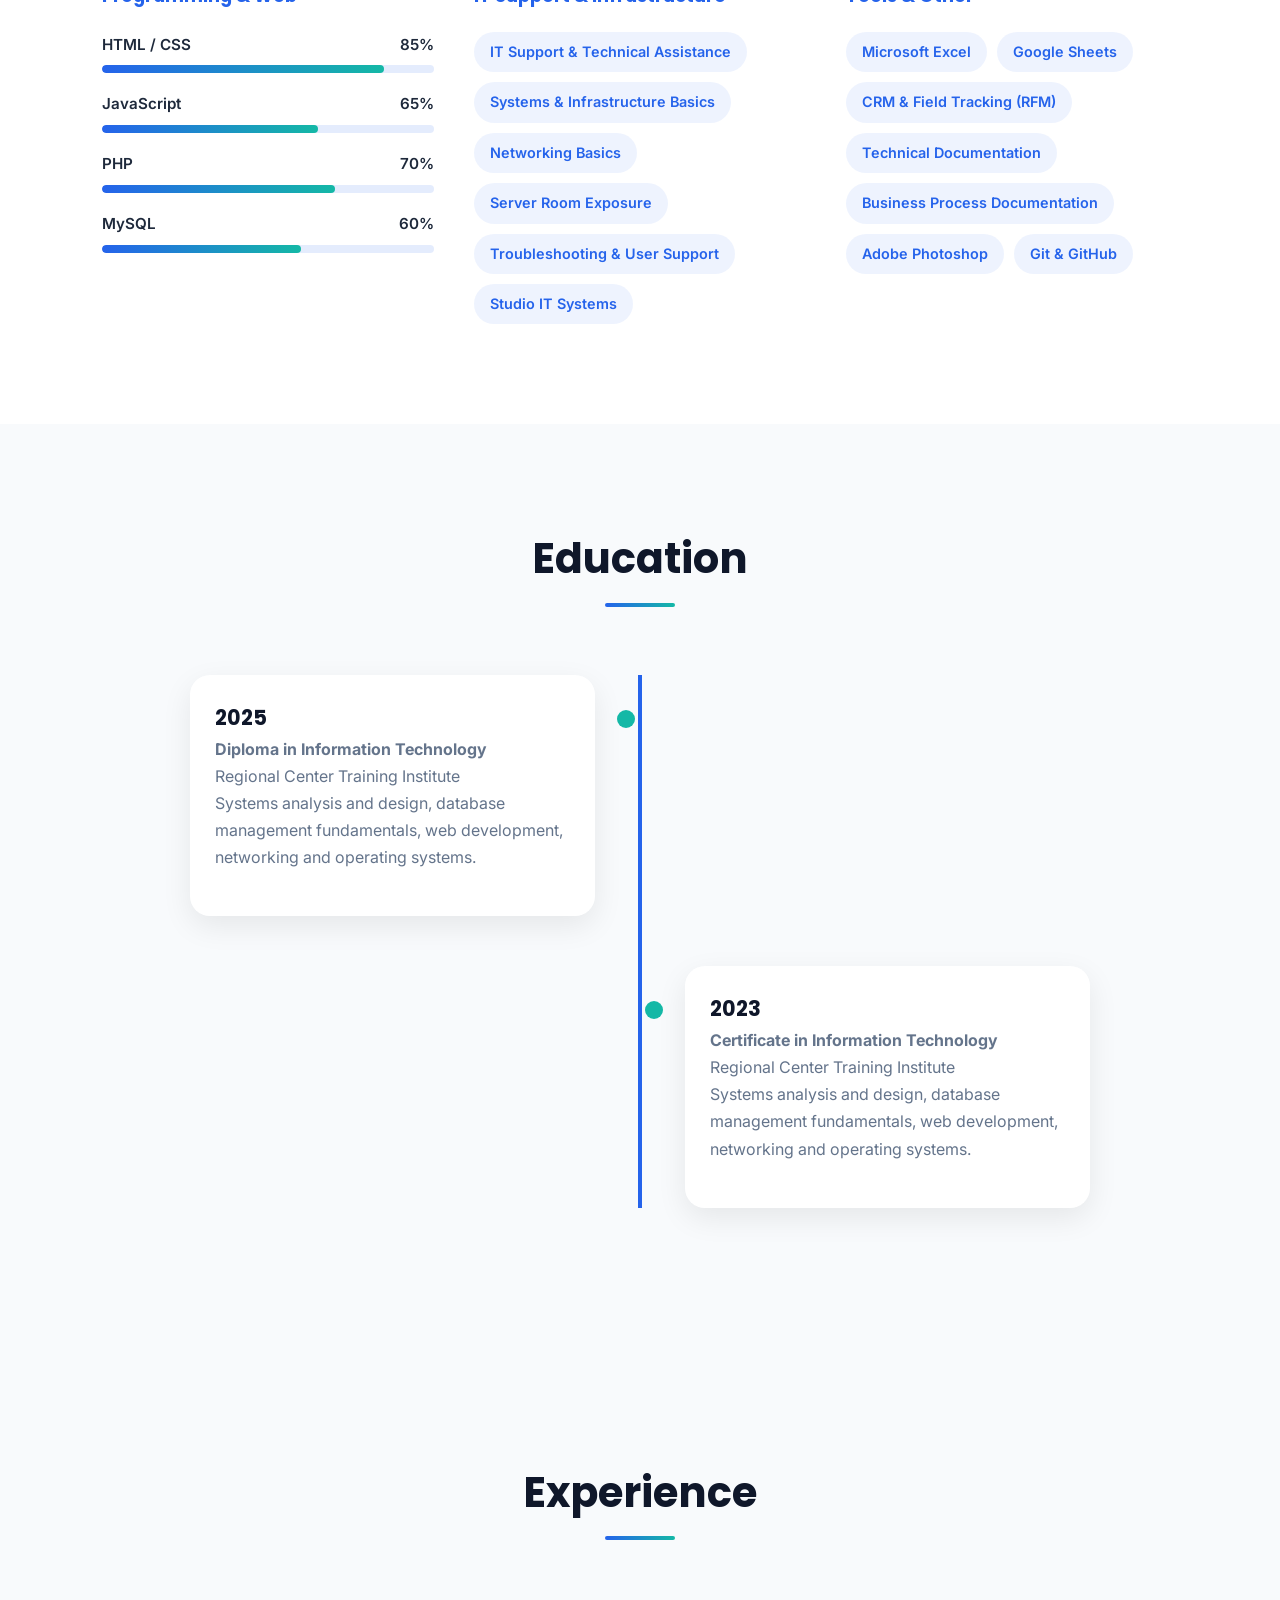
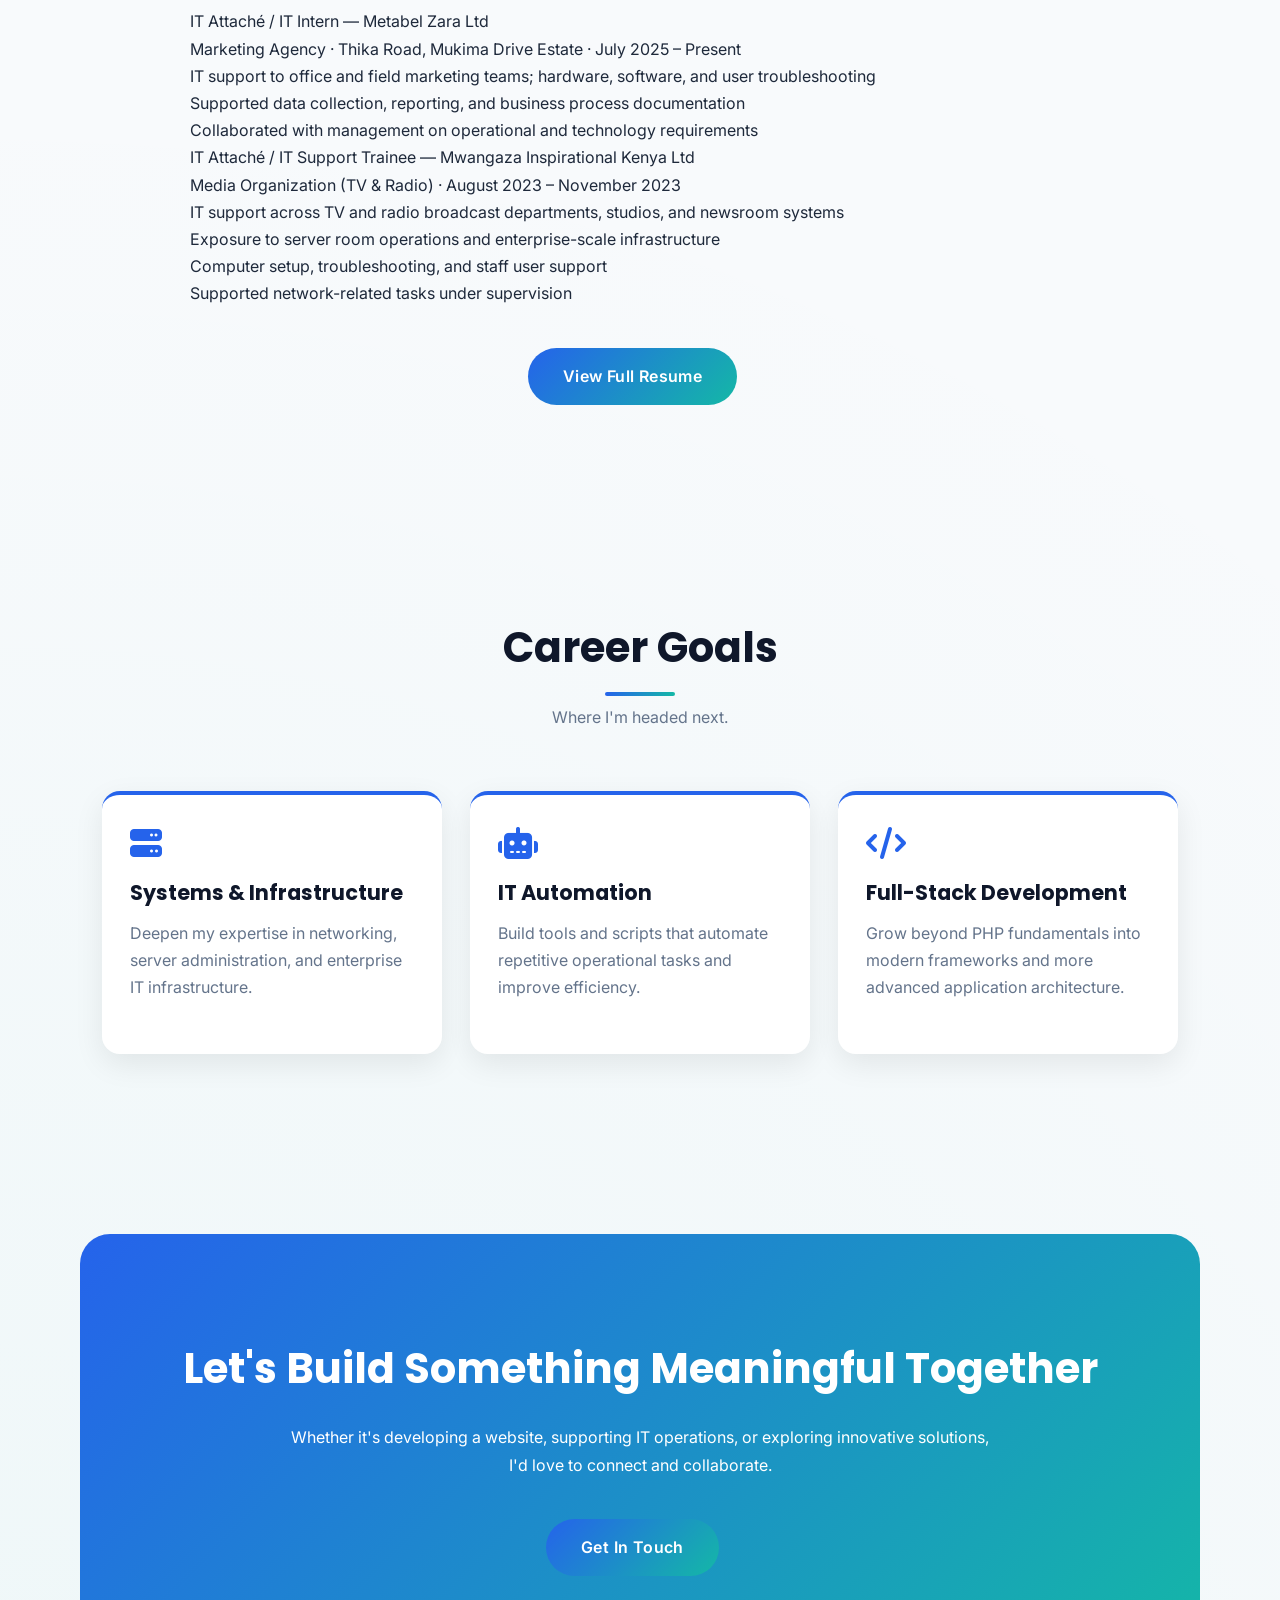
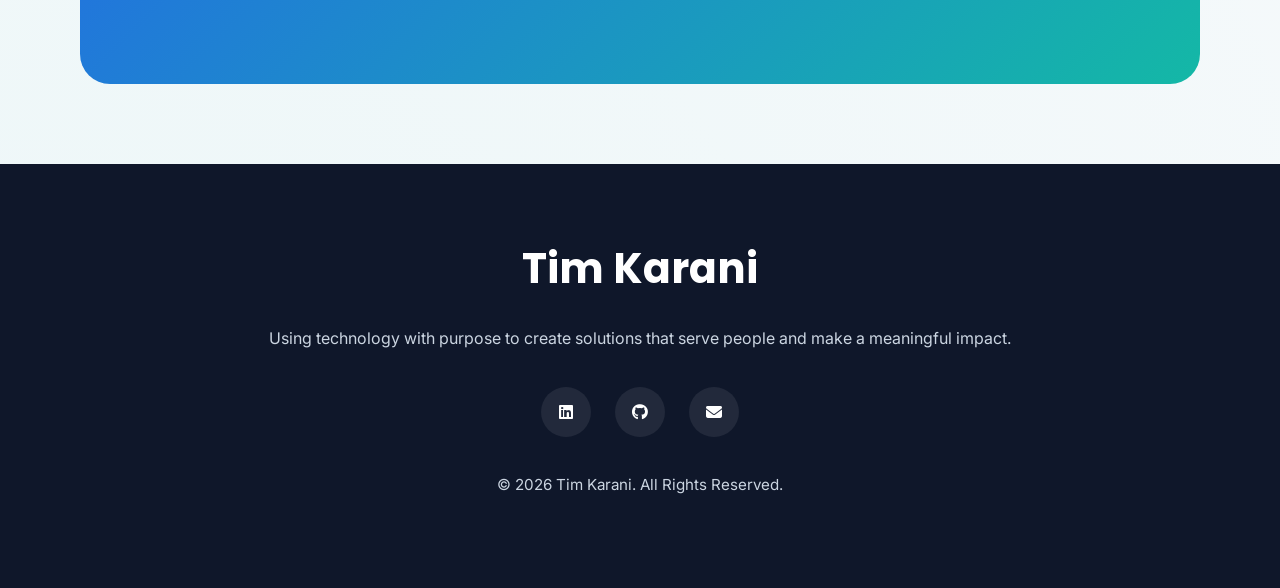
==== commit e547aecd: "Minor code structure amended." ====
--- a/about.html
+++ b/about.html
@@ -53,17 +53,18 @@
             </p>
             <p>
                 During my industrial attachment at Mwangaza Inspirational Kenya Ltd, a media organization running
-                TV and radio broadcast operations, I got my first taste of structured IT support within a
+                TV and Radio broadcast operations, I got my first taste of structured IT support within a
                 high-availability, production-critical environment — troubleshooting across studios, newsroom
-                systems, and basic server room infrastructure. That experience opened the door to my current role
-                at Metabel Zara Ltd, a marketing agency, where I support IT operations across office and field
+                systems, and basic server room infrastructure. That experience opened up my mind to real world 
+                operations being able to use what I learnt in class and applying it to the real world. I later joined
+                Metabel Zara Ltd, a marketing agency, where I support IT operations across office and field
                 teams, business systems, and day-to-day technical needs.
             </p>
             <p>
                 Alongside my IT support work, I've been building my web development skills — designing and coding
                 a full PHP-based Career Guidance System from the ground up, and more recently exploring graphic
                 design with Photoshop. I learn best through hands-on implementation and visual workflows, and I'm
-                always looking for the next practical problem to solve.
+                open for the next practical problem to solve.
             </p>
         </div>
         <div class="story-image">
@@ -262,7 +263,7 @@
 <section class="cta">
     <h2>Let's Build Something Meaningful Together</h2>
     <p>Whether it's developing a website, supporting IT operations, or exploring innovative solutions, I'd love to connect and collaborate.</p>
-    <a href="contact.html" class="btn primary-btn" style="background:white;color:var(--primary);">Get In Touch</a>
+    <a href="contact.html" class="btn primary-btn">Get In Touch</a>
 </section>
 
 <!-- FOOTER -->
--- a/assets/css/style.css
+++ b/assets/css/style.css
@@ -52,7 +52,6 @@
     radial-gradient(circle at bottom left,
     rgba(20,184,166,.05),
     transparent 30%);
-
 }
 
 img{
@@ -653,7 +652,6 @@
 ========================================== */
 
 @media(max-width:992px){
-
     .page-hero h1{
         font-size:2.3rem;
     }
--- a/assets/css/responsive.css
+++ b/assets/css/responsive.css
@@ -3,7 +3,6 @@
 ========================================== */
 
 @media (max-width:1200px){
-
     h1{
         font-size:3.5rem;
     }
@@ -21,7 +20,6 @@
         width:420px;
         height:420px;
     }
-
 }
 
 /* ==========================================
@@ -29,29 +27,21 @@
 ========================================== */
 
 @media (max-width:992px){
-
     section{
         padding:80px 6%;
     }
 
     .hero{
-
         grid-template-columns:1fr;
-
         text-align:center;
-
         gap:60px;
-
     }
 
     .hero-description{
-
         margin:auto;
-
     }
 
     .mission{
-
         margin:auto;
         margin-top:30px;
         margin-bottom:40px;
@@ -59,23 +49,15 @@
     }
 
     .hero-buttons{
-
         justify-content:center;
-
         display:flex;
-
         flex-wrap:wrap;
-
         gap:15px;
-
     }
 
     .hero-image{
-
         order:-1;
-
-    }
-
+    }
 }
 
 /* ==========================================
@@ -83,75 +65,44 @@
 ========================================== */
 
 @media(max-width:900px){
-
 .nav-links{
-
     position:fixed;
-
     top:85px;
-
     right:-100%;
-
     width:280px;
-
     height:calc(100vh - 85px);
-
     background:white;
-
     flex-direction:column;
-
     align-items:center;
-
     justify-content:flex-start;
-
     padding-top:50px;
-
     gap:35px;
-
     transition:.4s ease;
-
     box-shadow:-10px 0 25px rgba(0,0,0,.08);
-
 }
 
 .nav-links.active{
-
     right:0;
-
 }
 
 .hamburger{
-
     display:flex;
-
     flex-direction:column;
-
     cursor:pointer;
-
     gap:6px;
-
 }
 
 .hamburger span{
-
     width:28px;
-
     height:3px;
-
     background:var(--dark);
-
     border-radius:50px;
-
 }
 
 body.dark-mode .nav-links{
-
     background:#0F172A;
-
     box-shadow:-10px 0 25px rgba(0,0,0,.5);
-
-}
-
+}
 }
 
 /* ==========================================
@@ -159,75 +110,49 @@
 ========================================== */
 
 @media(max-width:768px){
-
 h1{
-
     font-size:2.8rem;
-
 }
 
 h2{
-
     font-size:2rem;
-
 }
 
 .hero{
-
     padding-top:130px;
-
 }
 
 .hero-image img{
-
     width:280px;
-
     height:280px;
-
 }
 
 .hero-image::before{
-
     width:340px;
-
     height:340px;
-
 }
 
 .hero-image::after{
-
     width:180px;
-
     height:180px;
-
 }
 
 .projects-grid,
 .services-grid,
 .tech-grid{
-
     grid-template-columns:1fr;
-
 }
 
 .btn{
-
     display:block;
-
     width:100%;
-
     margin-bottom:15px;
-
     text-align:center;
-
 }
 
 .cta{
-
     margin:30px;
-
-}
-
+}
 }
 
 /* ==========================================
@@ -235,29 +160,19 @@
 ========================================== */
 
 @media(max-width:768px){
-
 .timeline-container::before{
-
     left:20px;
-
 }
 
 .timeline-item{
-
     width:100%;
-
     left:0 !important;
-
     margin-left:45px;
-
 }
 
 .timeline-item::before{
-
     left:-35px !important;
-
-}
-
+}
 }
 
 /* ==========================================
@@ -265,66 +180,42 @@
 ========================================== */
 
 @media(max-width:500px){
-
 section{
-
     padding:70px 5%;
-
 }
 
 .navbar{
-
     padding:18px 5%;
-
 }
 
 .logo h2{
-
     font-size:1.3rem;
-
 }
 
 .hero-image img{
-
     width:230px;
-
     height:230px;
-
 }
 
 .hero-image::before{
-
     width:280px;
-
     height:280px;
-
 }
 
 .hero h2{
-
     font-size:1.4rem;
-
 }
 
 .hero-description{
-
     font-size:1rem;
-
 }
 
 .footer-content{
-
     text-align:center;
-
 }
 
 .social-links a{
-
     width:45px;
-
     height:45px;
-
-}
-
-}
-
+}
+}
--- a/assets/css/animations.css
+++ b/assets/css/animations.css
@@ -17,181 +17,107 @@
 ========================================== */
 
 .hero-image{
-
     animation:floatImage 5s ease-in-out infinite;
-
 }
 
 @keyframes floatImage{
-
 0%{
-
-transform:translateY(0);
-
-}
-
+transform:translateY(0);
+}
 50%{
-
 transform:translateY(-18px);
-
-}
-
+}
 100%{
-
-transform:translateY(0);
-
-}
-
+transform:translateY(0);
+}
 }
 
 .floating-circle{
-
     animation:floatCircle 7s ease-in-out infinite;
-
 }
 
 .circle-2{
-
     animation-delay:2s;
-
 }
 
 @keyframes floatCircle{
-
 0%{
-
-transform:translateY(0);
-
-}
-
+transform:translateY(0);
+}
 50%{
-
 transform:translateY(-20px);
-
-}
-
+}
 100%{
-
-transform:translateY(0);
-
-}
-
+transform:translateY(0);
+}
 }
 
 .hero-glow{
-
 animation:pulseGlow 5s infinite;
-
 }
 
 @keyframes pulseGlow{
-
 0%{
-
 opacity:.4;
-
-}
-
+}
 50%{
-
 opacity:.8;
-
-}
-
+}
 100%{
-
 opacity:.4;
-
-}
-
+}
 }
 
 .fade-up{
-
-opacity:0;
-
+opacity:0;
 transform:translateY(60px);
-
 animation:fadeUp .8s forwards;
-
 }
 
 @keyframes fadeUp{
-
-to{
-
-opacity:1;
-
-transform:translateY(0);
-
-}
-
+to{
+opacity:1;
+transform:translateY(0);
+}
 }
 
 .fade-left{
-
-opacity:0;
-
+opacity:0;
 transform:translateX(-80px);
-
 animation:fadeLeft .8s forwards;
-
 }
 
 @keyframes fadeLeft{
-
-to{
-
-opacity:1;
-
-transform:none;
-
-}
-
+to{
+opacity:1;
+transform:none;
+}
 }
 
 .fade-right{
-
-opacity:0;
-
+opacity:0;
 transform:translateX(80px);
-
 animation:fadeRight .8s forwards;
-
 }
 
 @keyframes fadeRight{
-
-to{
-
-opacity:1;
-
-transform:none;
-
-}
-
+to{
+opacity:1;
+transform:none;
+}
 }
 
 .fade-right{
-
-opacity:0;
-
+opacity:0;
 transform:translateX(80px);
-
 animation:fadeRight .8s forwards;
-
 }
 
 @keyframes fadeRight{
-
-to{
-
-opacity:1;
-
-transform:none;
-
-}
-
+to{
+opacity:1;
+transform:none;
+}
 }
 
 .fade{
@@ -203,13 +129,9 @@
 }
 
 @keyframes fade{
-
-to{
-
-opacity:1;
-
-}
-
+to{
+opacity:1;
+}
 }
 
 .tech-card,
@@ -231,202 +153,121 @@
 }
 
 .btn{
-
 position:relative;
-
 overflow:hidden;
-
 }
 
 .btn::before{
-
 content:"";
-
 position:absolute;
-
 top:0;
-
 left:-100%;
-
 width:100%;
-
 height:100%;
-
 background:rgba(255,255,255,.2);
-
 transition:.5s;
-
 }
 
 .btn:hover::before{
-
 left:100%;
-
 }
 
 .navbar{
-
 animation:slideDown .8s;
-
 }
 
 @keyframes slideDown{
-
-from{
-
-opacity:0;
-
+from{
+opacity:0;
 transform:translateY(-80px);
-
-}
-
-to{
-
-opacity:1;
-
-transform:none;
-
-}
-
+}
+to{
+opacity:1;
+transform:none;
+}
 }
 
 .navbar{
-
 animation:slideDown .8s;
-
 }
 
 @keyframes slideDown{
-
-from{
-
-opacity:0;
-
+from{
+opacity:0;
 transform:translateY(-80px);
-
-}
-
-to{
-
-opacity:1;
-
-transform:none;
-
-}
-
+}
+to{
+opacity:1;
+transform:none;
+}
 }
 
 .hero-text{
-
 animation:heroAppear 1s;
-
 }
 
 @keyframes heroAppear{
-
-from{
-
-opacity:0;
-
+from{
+opacity:0;
 transform:translateX(-80px);
-
-}
-
-to{
-
-opacity:1;
-
-transform:none;
-
-}
-
+}
+to{
+opacity:1;
+transform:none;
+}
 }
 
 .hero-text{
-
 animation:heroAppear 1s;
-
 }
 
 @keyframes heroAppear{
-
-from{
-
-opacity:0;
-
+from{
+opacity:0;
 transform:translateX(-80px);
-
-}
-
-to{
-
-opacity:1;
-
-transform:none;
-
-}
-
+}
+to{
+opacity:1;
+transform:none;
+}
 }
 
 .hero-image img{
-
 animation:photoAppear 1.2s;
-
 }
 
 @keyframes photoAppear{
-
-from{
-
-opacity:0;
-
+from{
+opacity:0;
 transform:scale(.7);
-
-}
-
-to{
-
-opacity:1;
-
+}
+to{
+opacity:1;
 transform:scale(1);
-
-}
-
+}
 }
 
 section{
-
 animation:fade .9s;
-
 }
 
 ::-webkit-scrollbar{
-
 width:10px;
-
 }
 
 ::-webkit-scrollbar-track{
-
 background:#EDF2F7;
-
 }
 
 ::-webkit-scrollbar-thumb{
-
 background:linear-gradient(
 var(--primary),
 var(--secondary));
 
 border-radius:50px;
-
 }
 
 ::selection{
-
 background:var(--primary);
-
 color:white;
-
-}
-
+}
